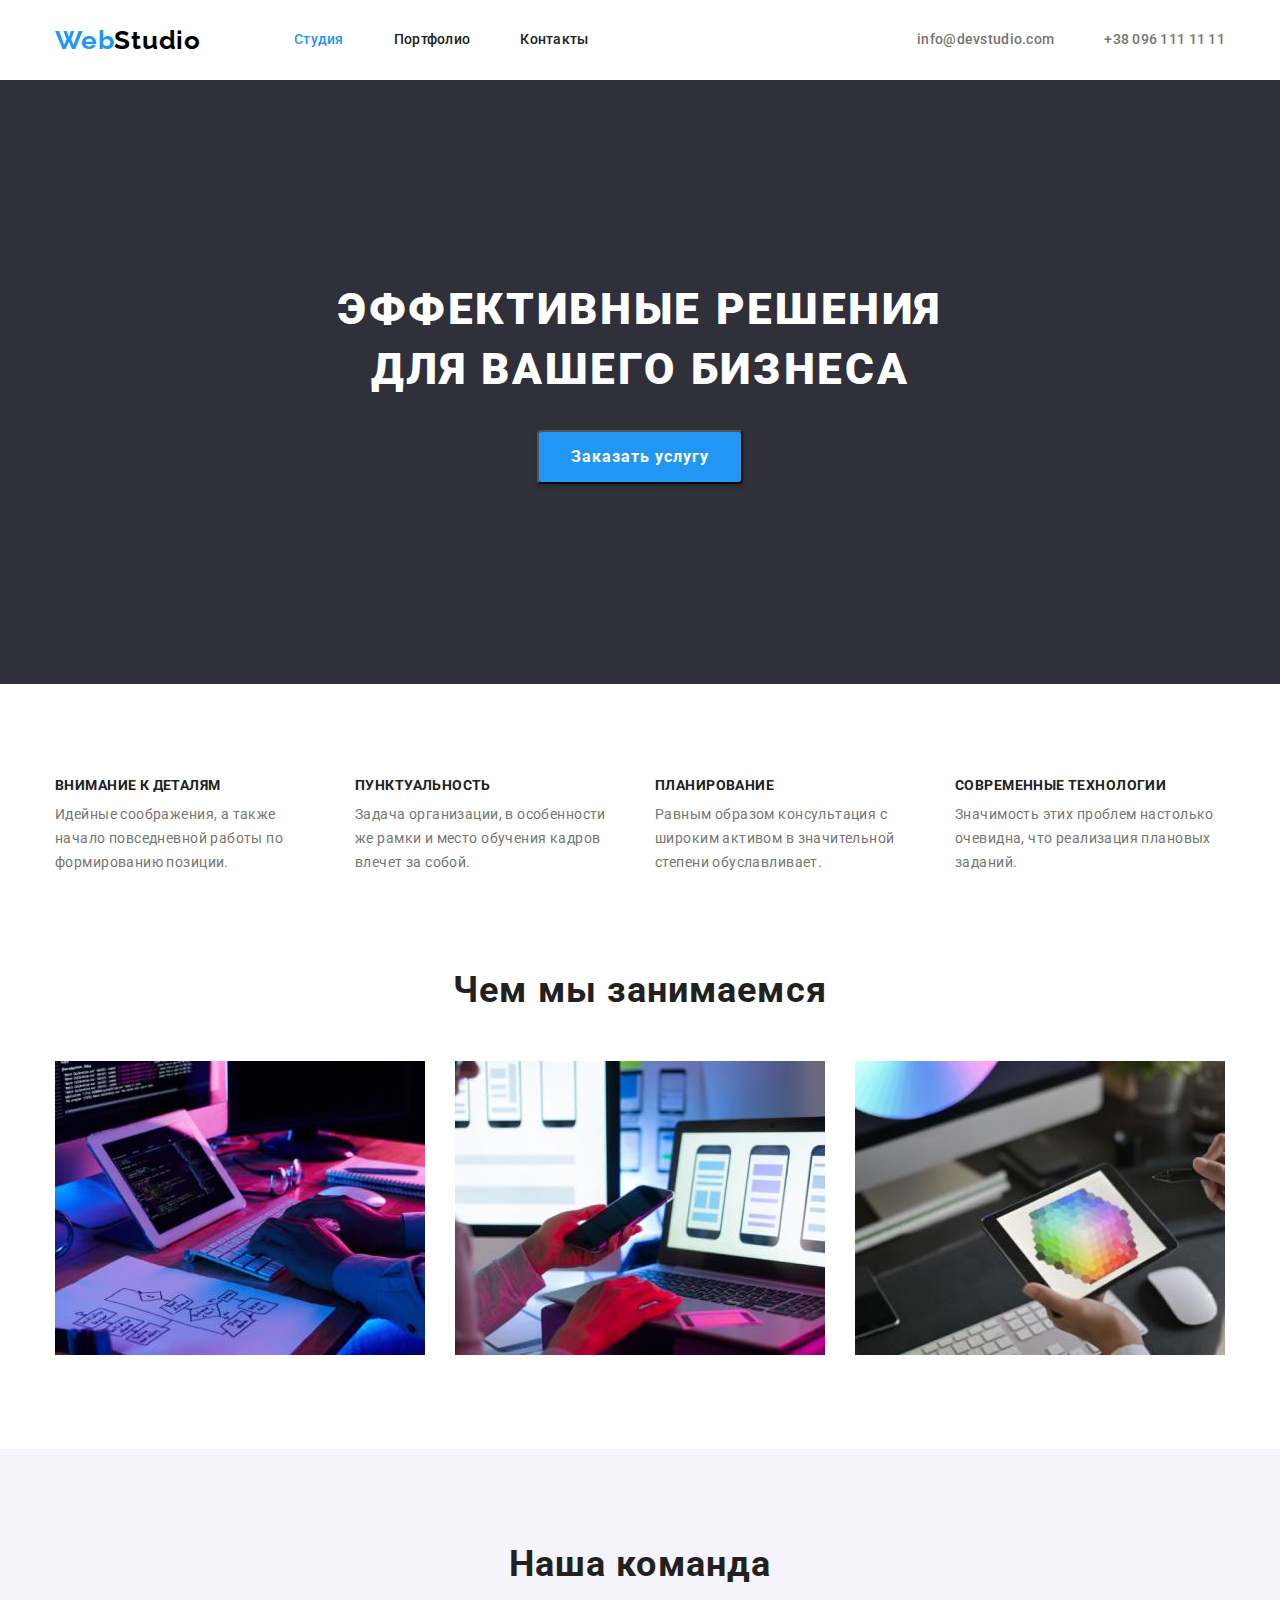
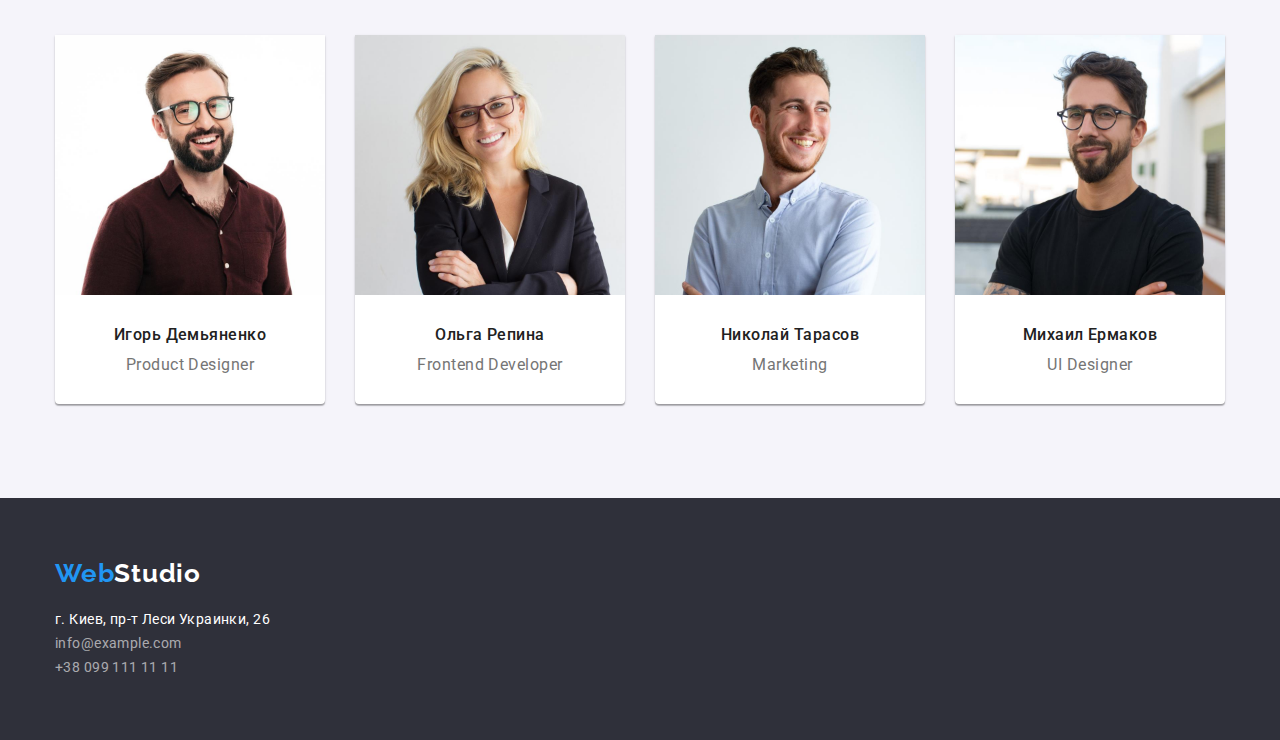
==== index.html @ 0166b35d "Перенесены файлы из hw-03" ====
<!DOCTYPE html>
<html lang="ru">

<head>
    <meta charset="UTF-8">
    <meta http-equiv="X-UA-Compatible" content="IE=edge">
    <meta name="viewport" content="width=device-width, initial-scale=1.0">
    <title>Document</title>
    <link href="https://fonts.googleapis.com/css2?family=Raleway:wght@700&family=Roboto:wght@400;500;700;900&display=swap"
        rel="stylesheet">
    <link rel="stylesheet" href="https://cdnjs.cloudflare.com/ajax/libs/modern-normalize/0.2.0/modern-normalize.min.css">
    <link rel="stylesheet" href="./css/style.css">
</head>

<body>
    <header class="header">
        <div class="container header-content">
            <!--site nav-->
            <nav class="main-nav">
                <!--black logo-->
                <a class="black-logo" lang="en" href="./index.html">
                    <span class="black-logo-web">Web</span><span class="black-logo-studio">Studio</span>
                </a>
                <ul class="site-nav list">
                    <li class="site-nav-item">
                        <a href="./index.html" class="link current">Студия</a>
                    </li>
                    <li class="site-nav-item">
                        <a href="./portfolio.html" class="link">Портфолио</a>
                    </li>
                    <li class="site-nav-item">
                        <a href="" class="link">Контакты</a>
                    </li>
                </ul>
            </nav>
            <!--address-->
            <div class="box-header-address">
                <ul class="list header-address">
                    <li lang="en" class="header-address-item">
                        <a href="mailto:info@devstudio.com" class="link">info@devstudio.com</a>
                    </li>
                    <li class="header-address-item">
                        <a href="tel:+380961111111" class="link">+38 096 111 11 11</a>
                    </li>
                </ul>
            </div>
        </div>
    </header>
    <main>
        <!--hero-->
        <section class="hero section">
            <h1 class="hero-title">Эффективные решения для вашего бизнеса</h1>
            <button class="hero-button" type="button">Заказать услугу</button>
        </section>
        
        <!--преимущества-->
        <section class="section">
            <div class="container">
                <ul class="advantage list">
                    <li class="item">
                        <h3 class="title" >Внимание к деталям</h3>
                        <p>Идейные соображения, а также начало повседневной работы по формированию позиции.</p>
                    </li>
                    <li class="item">
                        <h3 class="title" >Пунктуальность</h3>
                        <p>Задача организации, в особенности же рамки и место обучения кадров влечет за собой.</p>

                    </li>
                    <li class="item">
                        <h3 class="title" >Планирование</h3>
                        <p>Равным образом консультация с широким активом в значительной степени обуславливает.</p>
                    </li>
                    <li class="item">
                        <h3 class="title" >Современные технологии</h3>
                        <p>Значимость этих проблем настолько очевидна, что реализация плановых заданий.</p>
                    </li>
                </ul>
            </div>
        </section>
        <!--сфера деятельности-->
        <section class="section section-works">
            <div class="container">
                <h2 class="title works-title" >Чем мы занимаемся</h2>
                <ul class="list works-example">
                    <li class="item">
                        <img src="./img/work1.jpg" width="370" alt="человек набирает код на компьютере">
                    </li>
                    <li class="item">
                        <img src="./img/work2.jpg" width="370" alt="человек держит телефон и работает за ноутбуком">
                    </li>
                    <li class="item">
                        <img src="./img/work3.jpg" width="370" alt="человек работает с планшетом">
                    </li>
                </ul>
            </div>
        </section>
        <!--команда-->
        <section class="section team ">
            <div class="container">
                <h2 class="title" >Наша команда</h2>
                <ul class="list team-list">
                    <li class="item">
                        <div class="team-card">
                            <img class="teammate" src="./img/team1.jpg" width="270" alt="мужчина с бородой в очках">
                            <h3 class="title" >Игорь Демьяненко</h3>
                            <p lang="en" class="position">Product Designer</p>
                        </div>
                    </li>
                    <li class="item">
                        <div class="team-card">
                            <img class="teammate" src="./img/team2.jpg" width="270" alt="блондинка в очках">
                            <h3 class="title" >Ольга Репина</h3>
                            <p lang="en" class="position">Frontend Developer</p>
                        </div>
                    </li>
                    <li class="item">
                        <div class="team-card">
                            <img class="teammate" src="./img/team3.jpg" width="270" alt="парень в голубой рубашке">
                            <h3 class="title" >Николай Тарасов</h3>
                            <p lang="en" class="position">Marketing</p>
                        </div>
                    </li>
                    <li class="item">
                        <div class="team-card">
                            <img class="teammate" src="./img/team4.jpg" width="270" alt="парень с бородой в очках">
                            <h3 class="title" >Михаил Ермаков</h3>
                            <p lang="en" class="position">UI Designer</p>
                        </div>
                    </li>
                </ul>
            </div>
        </section>
    </main>
    <footer class="footer">
        <!--контакты-->
            <div class="container">
                <div class="footer-content">
                    <!--white logo-->
                    <a lang="en" href="./index.html" class="white-logo link">
                        <span class="white-logo-web">Web</span><span class="white-logo-studio">Studio</span>
                    </a>
                    <address>
                        <p>
                            <span class="footer-address">г. Киев, пр-т Леси Украинки, 26</span><br>
                            <a class="footer-mail" href="mailto:info@example.com">info@example.com</a>
                            <br>
                            <a class="footer-tel" href="tel:+380991111111">+38 099 111 11 11</a>
                        </p>
                    </address>
                </div>
            </div>
    </footer>
</body>

</html>
---- css/style.css ----
html {
  box-sizing: border-box;
}
.visually-hidden {
  position: absolute !important;
  clip: rect(1px 1px 1px 1px);
  clip: rect(1px, 1px, 1px, 1px);
  padding: 0 !important;
  border: 0 !important;
  height: 1px !important;
  width: 1px !important;
  overflow: hidden;
}
*,
*::before,
*::after {
  box-sizing: border-box;
}
:root {
  --primary-text-color: #757575;
  --title-text-color: #212121;
  --accent-color: #2196f3;
}
h1,
h2,
h3,
h4,
h5,
h6,
p {
  margin: 0;
}
img {
  display: block;
  max-width: 100%;
  height: auto;
}
.list {
  list-style: none;
  padding-left: 0;
  margin: 0;
}
body {
  margin: 0;

  background-color: #ffffff;

  color: var(--primary-text-color);
  font-family: roboto, sans-serif;
  font-size: 14px;
  line-height: 1.71;
  letter-spacing: 0.03em;
}
/*==================ELEMENTS=====================*/
.container {
  width: 1200px;
  margin-left: auto;
  margin-right: auto;
  padding-left: 15px;
  padding-right: 15px;
}

.title {
  color: var(--title-text-color);
}
.section {
  padding-top: 94px;
  padding-bottom: 94px;
}

/*index.html*/

/*header*/
.header {
  background-color: #ffffff;
}
.header-content {
  display: flex;
  align-items: center;
}
/*logo*/
.black-logo {
  margin-right: 93px;
}

.black-logo,
.white-logo {
  font-family: Raleway, sans-serif;
  font-weight: bold;
  font-size: 26px;
  line-height: 1.19;
  letter-spacing: 0.03em;
  text-decoration: none;
}

.black-logo-web {
  color: #2196f3;
}
.black-logo-studio {
  color: #000000;
}
/*site nav*/
.main-nav {
  display: flex;
  align-items: center;
}
.site-nav {
  display: flex;
}

.site-nav-item:not(:last-child) {
  margin-right: 50px;
}
.site-nav .link {
  display: block;
  padding-top: 32px;
  padding-bottom: 32px;

  color: var(--title-text-color);
  text-decoration: none;
  font-weight: 500;
  font-size: 14px;
  line-height: 1.14;
  letter-spacing: 0.02em;
}

.site-nav .link:hover,
.site-nav .link:focus {
  color: var(--accent-color);
}
.site-nav .link.current {
  color: var(--accent-color);
}

/*address*/
.box-header-address {
  margin-left: auto;
}
.header-address {
  display: flex;
}
.header-address-item:not(:last-child) {
  margin-right: 50px;
}

.header-address .link {
  font-weight: 500;
  font-size: 14px;
  line-height: 1.14;
  letter-spacing: 0.02em;
  color: #757575;

  text-decoration: none;
}
.header-address .link:hover,
.header-address .link:focus {
  color: var(--accent-color);
}

/*============================MAIN====================================*/

/*=============================HERO==================================*/
.hero {
  padding-top: 200px;
  padding-bottom: 200px;
  text-align: center;
  background-color: #2f303a;
}
.hero-title {
  width: 694px;
  margin-left: auto;
  margin-right: auto;
  margin-bottom: 30px;

  color: #ffffff;
  font-weight: 900;
  font-size: 44px;
  line-height: 1.36;
  text-align: center;
  letter-spacing: 0.06em;
  text-transform: uppercase;
}
.hero-button {
  min-width: 200px;
  background-color: #2196f3;
  box-shadow: 0px 4px 4px rgba(0, 0, 0, 0.15);
  border-radius: 4px;

  padding: 10px 32px;

  color: #ffffff;
  font-style: normal;
  font-weight: bold;
  font-size: 16px;
  line-height: 1.87;
  letter-spacing: 0.06em;

  cursor: pointer;
}
.hero-button:hover,
.hero-button:focus {
  background: #188ce8;
}
/*===========================ПРЕИМУЩЕСТВА==========================*/

.advantage {
  display: flex;
  flex-wrap: wrap;
  margin-left: -30px;
  margin-top: -30px;
}
.advantage .item {
  flex-basis: calc((100% - 30px * 4) / 4);
  margin-left: 30px;
  margin-top: 30px;
}

.advantage .title {
  margin-bottom: 10px;

  font-weight: bold;
  font-size: 14px;
  line-height: 1.14;
  letter-spacing: 0.03em;
  text-transform: uppercase;
}

/*=======================СФЕРА ДЕЯТЕЛЬНОСТИ=======================*/
.works-title {
  margin-left: auto;
  margin-right: auto;
}

.section-works {
  padding-top: 0;
}
.works-title,
.team .title {
  margin-bottom: 50px;

  font-weight: bold;
  font-size: 36px;
  line-height: 1.17;
  text-align: center;
  letter-spacing: 0.03em;
}
.works-example {
  display: flex;
  flex-wrap: wrap;
  margin-left: -30px;
  margin-top: -30px;
}
.works-example .item {
  flex-basis: calc((100% - 30px * 3) / 3);
  margin-left: 30px;
  margin-top: 30px;
}

/*===========================TEAM============================*/
.team {
  background-color: #f5f4fa;
}
.team-card {
  background-color: #ffffff;
  box-shadow: 0px 1px 3px rgba(0, 0, 0, 0.12), 0px 1px 1px rgba(0, 0, 0, 0.14),
    0px 2px 1px rgba(0, 0, 0, 0.2);
  border-radius: 0px 0px 4px 4px;
}

.team-card .title {
  margin-bottom: 10px;

  font-weight: 500;
  font-size: 16px;
  line-height: 1.19;
  text-align: center;
  letter-spacing: 0.03em;
}
.team-list {
  display: flex;
  flex-wrap: wrap;
  margin-left: -30px;
  margin-top: -30px;
}
.team-list .item {
  flex-basis: calc((100% - 30px * 4) / 4);
  margin-top: 30px;
  margin-left: 30px;
}

.teammate {
  margin-bottom: 30px;
}
.team-card .position {
  padding-bottom: 30px;

  font-size: 16px;
  line-height: 1.19;
  text-align: center;
  letter-spacing: 0.03em;
}

/*=============================FOOTER===============================*/
.footer {
  background-color: #2f303a;
}
.footer-content {
  padding-top: 60px;
  padding-bottom: 60px;
}
/*logo*/
.white-logo {
  display: inline-block;
  margin-bottom: 20px;
}
.white-logo-web {
  color: #2196f3;
}
.white-logo-studio {
  color: #ffffff;
}
/*address*/
.footer .link {
  display: inline-block;

  text-decoration: none;
}

.footer-address {
  margin-bottom: 9px;
  color: #ffffff;
  font-style: normal;
}
.footer-mail {
  margin-bottom: 9px;
}
.footer-mail,
.footer-tel {
  font-style: normal;
  color: rgba(255, 255, 255, 0.6);
  font-size: 14px;
  line-height: 1.71;
  letter-spacing: 0.03em;
  text-decoration: none;
}

.footer-mail:hover,
.footer-mail:focus,
.footer-tel:hover,
.footer-tel:focus {
  color: var(--accent-color);
}

/*======================PORTFOLIO.HTML========================*/

/*========================FILTER=============================*/
.button {
  padding: 6px 22px;

  border-radius: 4px;
  border-color: rgba(245, 244, 250, 0);

  color: var(--title-text-color);
  font-weight: 500;
  font-size: 16px;
  line-height: 1.62;
  text-align: center;
  letter-spacing: 0.03em;

  background-color: #f5f4fa;

  cursor: pointer;
}

.work-filter {
  display: flex;
  justify-content: center;

  margin-bottom: 50px;
}
.work-filter .item:not(:last-child) {
  margin-right: 8px;
}

.work-filter .button:hover,
.work-filter .button:focus {
  background-color: var(--accent-color);
  color: #ffffff;
}

/*==========================PORTFOLIO========================*/
.header-portfolio {
  border-bottom: 1px solid #ececec;
}

.portfolio {
  display: flex;
  flex-wrap: wrap;
  margin-left: -30px;
  margin-top: -30px;
}
.portfolio > .item {
  flex-basis: calc((100% - 30px * 3) / 3);

  margin-left: 30px;
  margin-top: 30px;
}

.portfolio-link {
  text-decoration: none;
  color: inherit;
}

.portfolio-link .title {
  font-weight: bold;
  font-size: 18px;
  line-height: 2;
  letter-spacing: 0.06em;
}
.card-text {
  padding: 20px 24px;
  border-width: 10px;
  border-left: 1px solid #eeeeee;
  border-right: 1px solid #eeeeee;
  border-bottom: 1px solid #eeeeee;
}
.project-type {
  margin-top: 4px;

  font-size: 16px;
  line-height: 1.87;
  letter-spacing: 0.03em;
}
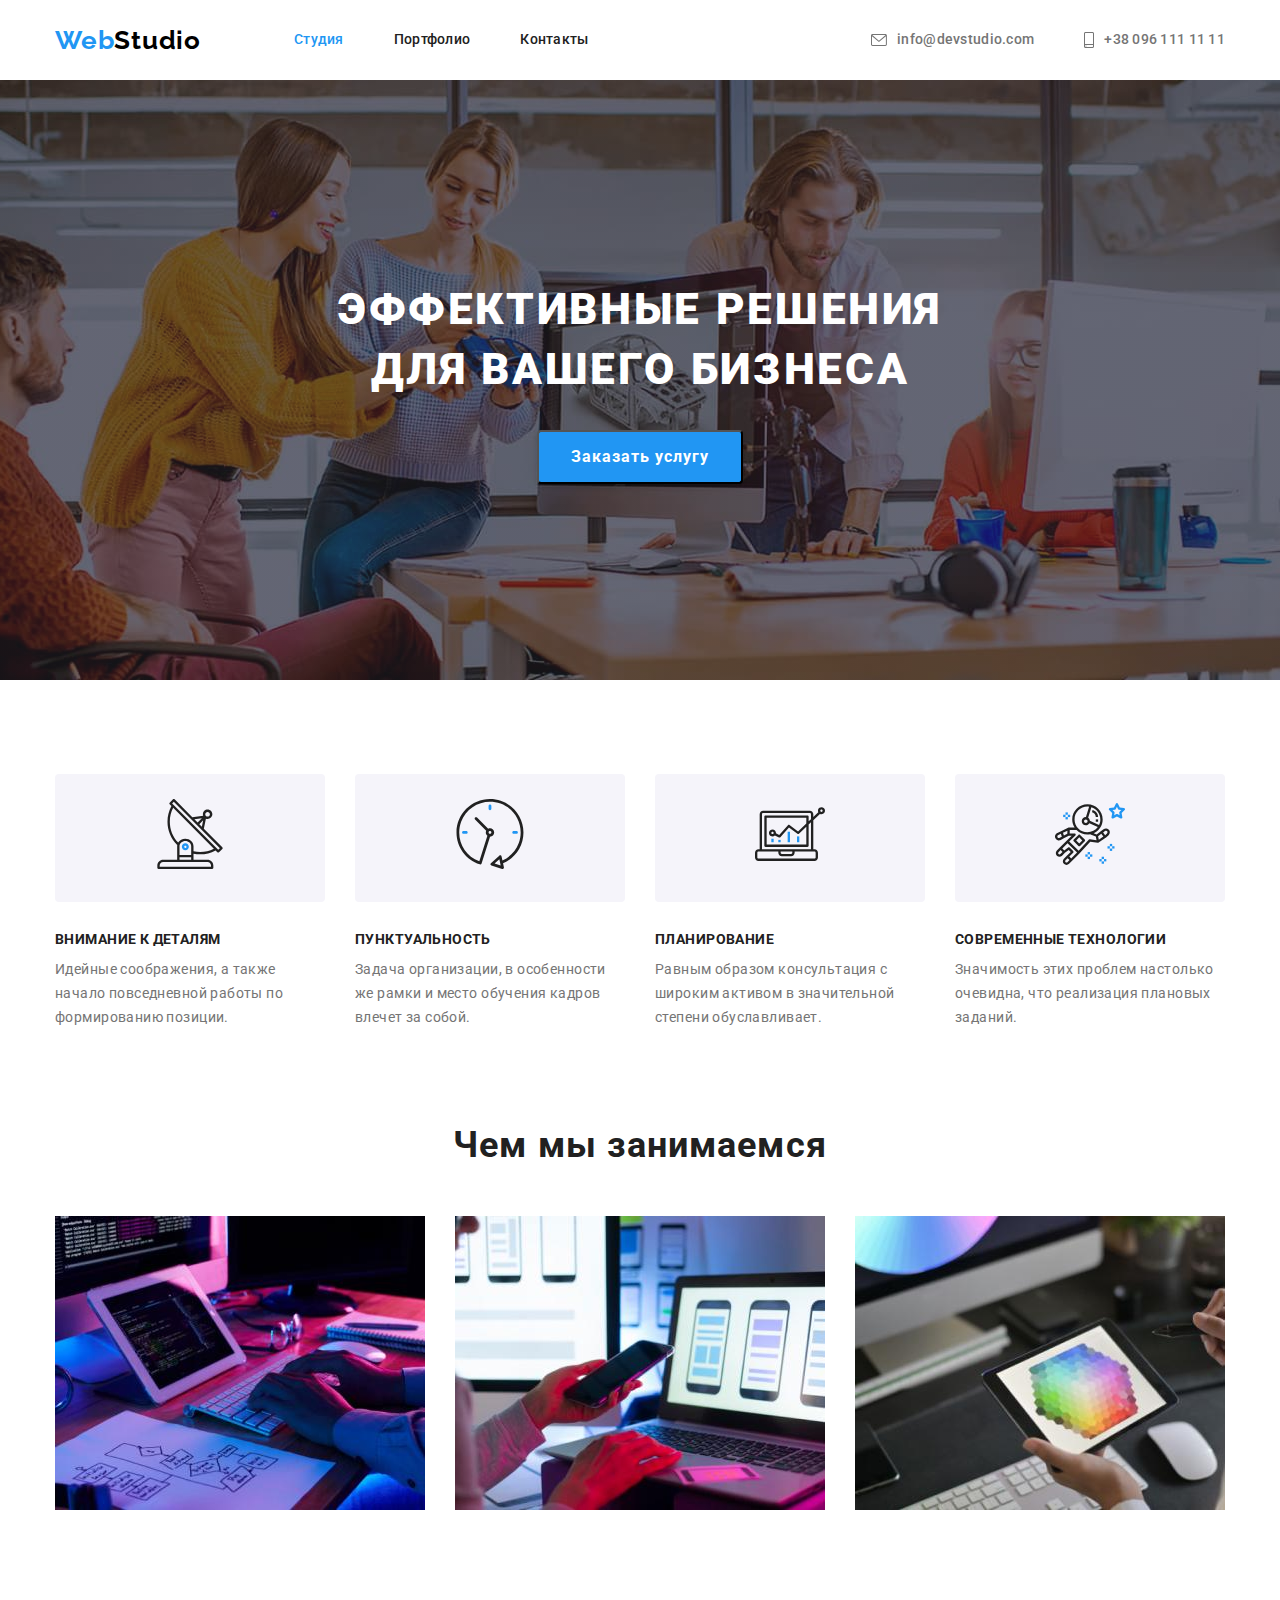
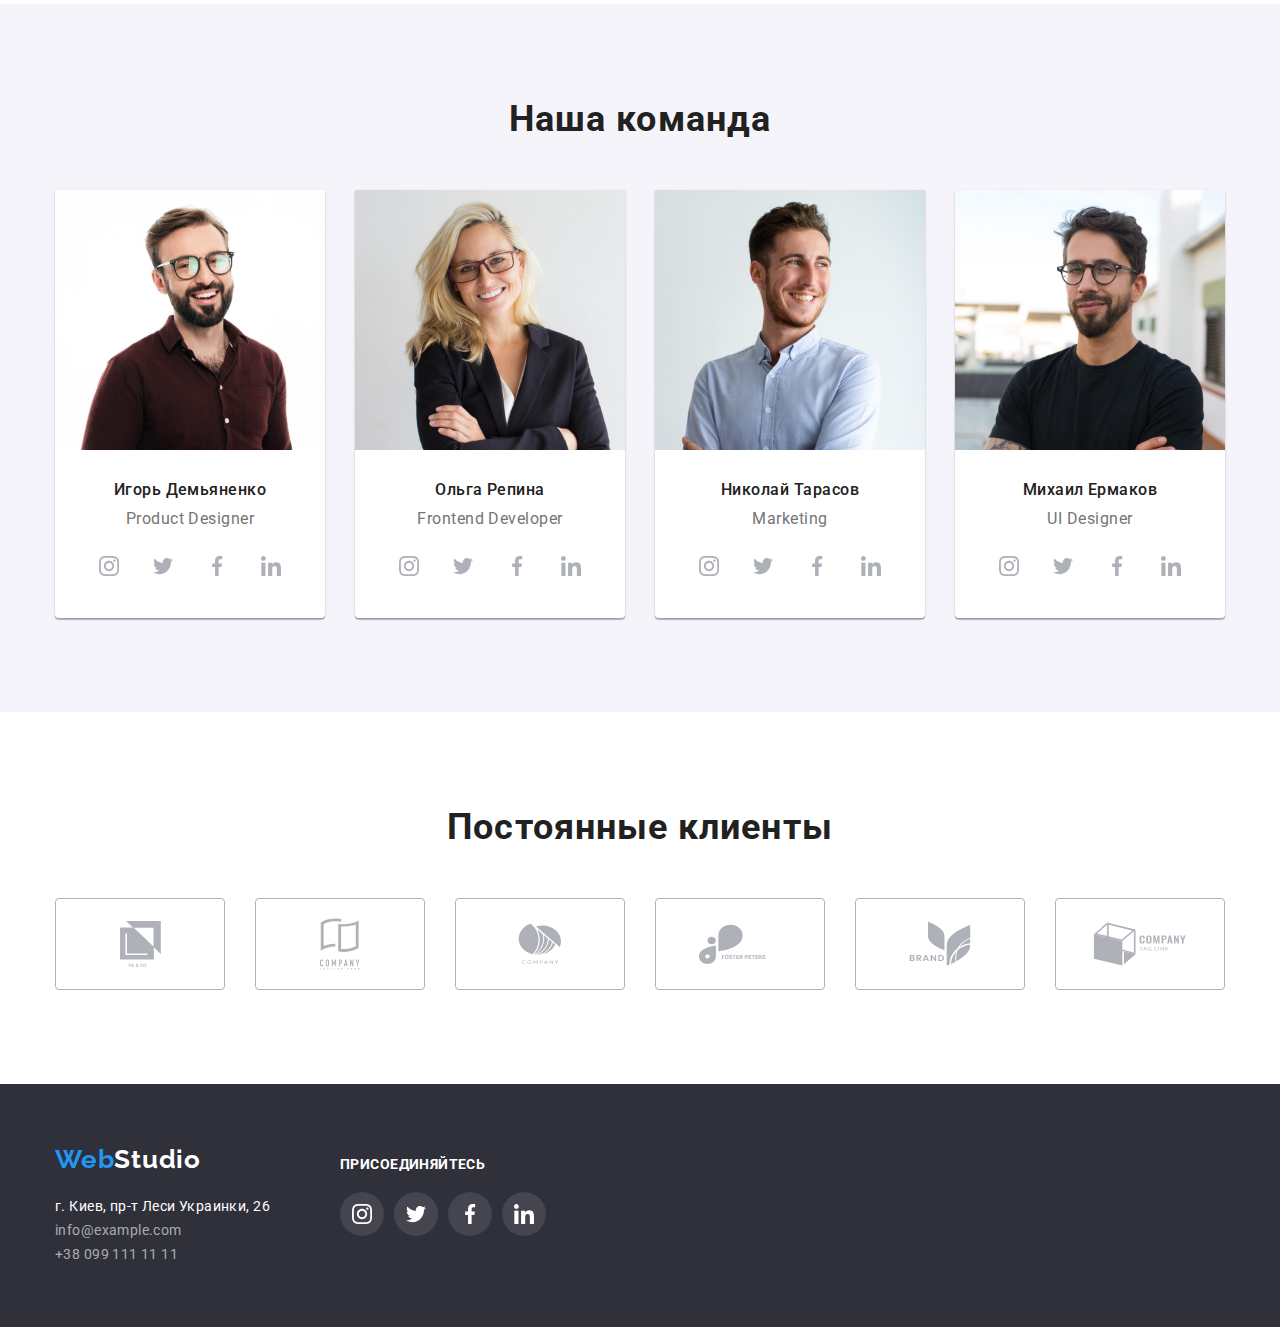
==== commit 5880f18c: "добавлены иконки и эффекты согласно задания" ====
--- a/index.html
+++ b/index.html
@@ -37,10 +37,20 @@
             <div class="box-header-address">
                 <ul class="list header-address">
                     <li lang="en" class="header-address-item">
-                        <a href="mailto:info@devstudio.com" class="link">info@devstudio.com</a>
+                        <a href="mailto:info@devstudio.com" class="link">
+                            <svg class="ikon-envelope" width="16px" height="12px">
+                                <use href="./img/svg/symbol-defs.svg#envelope"></use>
+                            </svg>
+                            <span>info@devstudio.com</span>
+                        </a>
                     </li>
                     <li class="header-address-item">
-                        <a href="tel:+380961111111" class="link">+38 096 111 11 11</a>
+                        <a href="tel:+380961111111" class="link">
+                            <svg class="ikon-phone" width="10px" height="16px">
+                                <use href="./img/svg/symbol-defs.svg#phone"></use>
+                            </svg>
+                            <span>+38 096 111 11 11</span>
+                        </a>
                     </li>
                 </ul>
             </div>
@@ -58,19 +68,38 @@
             <div class="container">
                 <ul class="advantage list">
                     <li class="item">
+                        <div class="advantage-ikon">
+                        <svg class="ikon-locator" width="70px" height="70px">
+                            <use href="./img/svg/symbol-defs.svg#locator"></use>
+                        </svg>
+                        </div>
                         <h3 class="title" >Внимание к деталям</h3>
                         <p>Идейные соображения, а также начало повседневной работы по формированию позиции.</p>
                     </li>
                     <li class="item">
+                        <div class="advantage-ikon">
+                            <svg class="ikon-clock" width="70px" height="70px">
+                                <use href="./img/svg/symbol-defs.svg#clock"></use>
+                            </svg>
+                        </div>
                         <h3 class="title" >Пунктуальность</h3>
                         <p>Задача организации, в особенности же рамки и место обучения кадров влечет за собой.</p>
-
-                    </li>
-                    <li class="item">
+                    </li>
+                    <li class="item">
+                        <div class="advantage-ikon">
+                            <svg class="ikon-diagram" width="70px" height="70px">
+                                <use href="./img/svg/symbol-defs.svg#diagram"></use>
+                            </svg>
+                        </div>
                         <h3 class="title" >Планирование</h3>
                         <p>Равным образом консультация с широким активом в значительной степени обуславливает.</p>
                     </li>
                     <li class="item">
+                        <div class="advantage-ikon">
+                            <svg class="ikon-astronaut" width="70px" height="70px">
+                                <use href="./img/svg/symbol-defs.svg#astronaut"></use>
+                            </svg>
+                        </div>
                         <h3 class="title" >Современные технологии</h3>
                         <p>Значимость этих проблем настолько очевидна, что реализация плановых заданий.</p>
                     </li>
@@ -104,6 +133,36 @@
                             <img class="teammate" src="./img/team1.jpg" width="270" alt="мужчина с бородой в очках">
                             <h3 class="title" >Игорь Демьяненко</h3>
                             <p lang="en" class="position">Product Designer</p>
+                            <ul class="list social-list-light">
+                                <li class="social-item">
+                                    <a href="" class="social-link-light">
+                                        <svg class="ikon-instagram" width="20px" height="20px">
+                                            <use href="./img/svg/symbol-defs.svg#instagram"></use>
+                                        </svg>
+                                    </a>
+                                </li>
+                                <li class="social-item">
+                                    <a href="" class="social-link-light">
+                                        <svg class="ikon-twitter" width="20px" height="20px">
+                                            <use href="./img/svg/symbol-defs.svg#twitter"></use>
+                                        </svg>
+                                    </a>
+                                </li>
+                                <li class="social-item">
+                                    <a href="" class="social-link-light">
+                                        <svg class="ikon-facebook" width="20px" height="20px">
+                                            <use href="./img/svg/symbol-defs.svg#facebook"></use>
+                                        </svg>
+                                    </a>
+                                </li>
+                                <li class="social-item">
+                                    <a href="" class="social-link-light">
+                                        <svg class="ikon-linkedin" width="20px" height="20px">
+                                            <use href="./img/svg/symbol-defs.svg#linkedin"></use>
+                                        </svg>
+                                    </a>
+                                </li>
+                            </ul>
                         </div>
                     </li>
                     <li class="item">
@@ -111,6 +170,36 @@
                             <img class="teammate" src="./img/team2.jpg" width="270" alt="блондинка в очках">
                             <h3 class="title" >Ольга Репина</h3>
                             <p lang="en" class="position">Frontend Developer</p>
+                            <ul class="list social-list-light">
+                                <li class="social-item">
+                                    <a href="" class="social-link-light">
+                                        <svg class="ikon-instagram" width="20px" height="20px">
+                                            <use href="./img/svg/symbol-defs.svg#instagram"></use>
+                                        </svg>
+                                    </a>
+                                </li>
+                                <li class="social-item">
+                                    <a href="" class="social-link-light">
+                                        <svg class="ikon-twitter" width="20px" height="20px">
+                                            <use href="./img/svg/symbol-defs.svg#twitter"></use>
+                                        </svg>
+                                    </a>
+                                </li>
+                                <li class="social-item">
+                                    <a href="" class="social-link-light">
+                                        <svg class="ikon-facebook" width="20px" height="20px">
+                                            <use href="./img/svg/symbol-defs.svg#facebook"></use>
+                                        </svg>
+                                    </a>
+                                </li>
+                                <li class="social-item">
+                                    <a href="" class="social-link-light">
+                                        <svg class="ikon-linkedin" width="20px" height="20px">
+                                            <use href="./img/svg/symbol-defs.svg#linkedin"></use>
+                                        </svg>
+                                    </a>
+                                </li>
+                            </ul>
                         </div>
                     </li>
                     <li class="item">
@@ -118,6 +207,36 @@
                             <img class="teammate" src="./img/team3.jpg" width="270" alt="парень в голубой рубашке">
                             <h3 class="title" >Николай Тарасов</h3>
                             <p lang="en" class="position">Marketing</p>
+                            <ul class="list social-list-light">
+                                <li class="social-item">
+                                    <a href="" class="social-link-light">
+                                        <svg class="ikon-instagram" width="20px" height="20px">
+                                            <use href="./img/svg/symbol-defs.svg#instagram"></use>
+                                        </svg>
+                                    </a>
+                                </li>
+                                <li class="social-item">
+                                    <a href="" class="social-link-light">
+                                        <svg class="ikon-twitter" width="20px" height="20px">
+                                            <use href="./img/svg/symbol-defs.svg#twitter"></use>
+                                        </svg>
+                                    </a>
+                                </li>
+                                <li class="social-item">
+                                    <a href="" class="social-link-light">
+                                        <svg class="ikon-facebook" width="20px" height="20px">
+                                            <use href="./img/svg/symbol-defs.svg#facebook"></use>
+                                        </svg>
+                                    </a>
+                                </li>
+                                <li class="social-item">
+                                    <a href="" class="social-link-light">
+                                        <svg class="ikon-linkedin" width="20px" height="20px">
+                                            <use href="./img/svg/symbol-defs.svg#linkedin"></use>
+                                        </svg>
+                                    </a>
+                                </li>
+                            </ul>
                         </div>
                     </li>
                     <li class="item">
@@ -125,7 +244,86 @@
                             <img class="teammate" src="./img/team4.jpg" width="270" alt="парень с бородой в очках">
                             <h3 class="title" >Михаил Ермаков</h3>
                             <p lang="en" class="position">UI Designer</p>
-                        </div>
+                            <ul class="list social-list-light">
+                                <li class="social-item">
+                                    <a href="" class="social-link-light">
+                                        <svg class="ikon-instagram" width="20px" height="20px">
+                                            <use href="./img/svg/symbol-defs.svg#instagram"></use>
+                                        </svg>
+                                    </a>
+                                </li>
+                                <li class="social-item">
+                                    <a href="" class="social-link-light">
+                                        <svg class="ikon-twitter" width="20px" height="20px">
+                                            <use href="./img/svg/symbol-defs.svg#twitter"></use>
+                                        </svg>
+                                    </a>
+                                </li>
+                                <li class="social-item">
+                                    <a href="" class="social-link-light">
+                                        <svg class="ikon-facebook" width="20px" height="20px">
+                                            <use href="./img/svg/symbol-defs.svg#facebook"></use>
+                                        </svg>
+                                    </a>
+                                </li>
+                                <li class="social-item">
+                                    <a href="" class="social-link-light">
+                                        <svg class="ikon-linkedin" width="20px" height="20px">
+                                            <use href="./img/svg/symbol-defs.svg#linkedin"></use>
+                                        </svg>
+                                    </a>
+                                </li>
+                            </ul>
+                        </div>
+                    </li>
+                </ul>
+            </div>
+        </section>
+        <section class="section client">
+            <div class="container">
+                <h2 class="title">Постоянные клиенты</h2>
+                <ul class="list client-list">
+                    <li class="client-item">
+                        <a href="" class="client-link">
+                            <svg class="ikon-client" width="41px" height="46.7px">
+                                <use href="./img/svg/symbol-defs.svg#logo1"></use>
+                            </svg>
+                        </a>
+                    </li>
+                    <li class="client-item">
+                        <a href="" class="client-link">
+                            <svg class="ikon-client" width="40px" height="52px">
+                                <use href="./img/svg/symbol-defs.svg#logo2"></use>
+                            </svg>
+                        </a>
+                    </li>
+                    <li class="client-item">
+                        <a href="" class="client-link">
+                            <svg class="ikon-client" width="43.46px" height="41.18px">
+                                <use href="./img/svg/symbol-defs.svg#logo3"></use>
+                            </svg>
+                        </a>
+                    </li>
+                    <li class="client-item">
+                        <a href="" class="client-link">
+                            <svg class="ikon-client" width="84.44px" height="40.62px">
+                                <use href="./img/svg/symbol-defs.svg#logo4"></use>
+                            </svg>
+                        </a>
+                    </li>
+                    <li class="client-item">
+                        <a href="" class="client-link">
+                            <svg class="ikon-client" width="62.54px" height="45.43px">
+                                <use href="./img/svg/symbol-defs.svg#logo5"></use>
+                            </svg>
+                        </a>
+                    </li>
+                    <li class="client-item">
+                        <a href="" class="client-link">
+                            <svg class="ikon-client" width="93.79px" height="43.93px">
+                                <use href="./img/svg/symbol-defs.svg#logo6"></use>
+                            </svg>
+                        </a>
                     </li>
                 </ul>
             </div>
@@ -148,6 +346,39 @@
                         </p>
                     </address>
                 </div>
+                <div class="footer-social-link">
+                    <h3 class="title">Присоединяйтесь</h3>
+                    <ul class="list social-list-dark">
+                        <li class="item social-item">
+                            <a href="" class="social-link-dark">
+                                <svg class="ikon-instagram" width="20px" height="20px">
+                                    <use href="./img/svg/symbol-defs.svg#instagram"></use>
+                                </svg>
+                            </a>
+                        </li>
+                        <li class="social-item">
+                            <a href="" class="social-link-dark">
+                                <svg class="ikon-twitter" width="20px" height="20px">
+                                    <use href="./img/svg/symbol-defs.svg#twitter"></use>
+                                </svg>
+                            </a>
+                        </li>
+                        <li class="social-item">
+                            <a href="" class="social-link-dark">
+                                <svg class="ikon-facebook" width="20px" height="20px">
+                                    <use href="./img/svg/symbol-defs.svg#facebook"></use>
+                                </svg>
+                            </a>
+                        </li>
+                        <li class="social-item">
+                            <a href="" class="social-link-dark">
+                                <svg class="ikon-linkedin" width="20px" height="20px">
+                                    <use href="./img/svg/symbol-defs.svg#linkedin"></use>
+                                </svg>
+                            </a>
+                        </li>
+                    </ul>
+                </div>
             </div>
     </footer>
 </body>
--- a/css/style.css
+++ b/css/style.css
@@ -74,6 +74,7 @@
 .header {
   background-color: #ffffff;
 }
+
 .header-content {
   display: flex;
   align-items: center;
@@ -131,6 +132,22 @@
 .site-nav .link.current {
   color: var(--accent-color);
 }
+.ikon-envelope,
+.ikon-phone {
+  margin-right: 10px;
+  fill: #757575;
+}
+.header-address-item .link:hover .ikon-envelope,
+.header-address-item .link:focus .ikon-envelope,
+.header-address-item .link:hover .ikon-phone,
+.header-address-item .link:focus .ikon-phone {
+  fill: var(--accent-color);
+}
+
+.header-address-item .link {
+  display: flex;
+  align-items: center;
+}
 
 /*address*/
 .box-header-address {
@@ -165,6 +182,13 @@
   padding-bottom: 200px;
   text-align: center;
   background-color: #2f303a;
+  background-image: linear-gradient(to right, rgba(47, 48, 58, 0.4), rgba(47, 48, 58, 0.4)),
+    url(../img/herobg.jpg);
+  max-width: 1600px;
+  height: 600px;
+  background-position: center;
+  margin-left: auto;
+  margin-right: auto;
 }
 .hero-title {
   width: 694px;
@@ -209,6 +233,14 @@
   margin-left: -30px;
   margin-top: -30px;
 }
+.advantage-ikon {
+  padding: 25px 100px;
+  text-align: center;
+  background: #f5f4fa;
+  border-radius: 4px;
+
+  margin-bottom: 30px;
+}
 .advantage .item {
   flex-basis: calc((100% - 30px * 4) / 4);
   margin-left: 30px;
@@ -276,6 +308,9 @@
   text-align: center;
   letter-spacing: 0.03em;
 }
+.teammate {
+  margin-bottom: 30px;
+}
 .team-list {
   display: flex;
   flex-wrap: wrap;
@@ -288,16 +323,80 @@
   margin-left: 30px;
 }
 
-.teammate {
-  margin-bottom: 30px;
-}
+.social-list-light {
+  display: flex;
+  justify-content: space-between;
+  padding-bottom: 30px;
+  padding-left: 32px;
+  padding-right: 32px;
+}
+
+.social-link-light {
+  display: flex;
+  justify-content: center;
+  align-items: center;
+  width: 44px;
+  height: 44px;
+  border-radius: 50%;
+  fill: #afb1b8;
+}
+.social-link-light:hover,
+.social-link-light:focus {
+  background-color: var(--accent-color);
+}
+.social-link-light:hover .ikon-instagram,
+.social-link-light:hover .ikon-twitter,
+.social-link-light:hover .ikon-facebook,
+.social-link-light:hover .ikon-linkedin {
+  fill: #ffffff;
+}
+
 .team-card .position {
-  padding-bottom: 30px;
+  margin-bottom: 16px;
 
   font-size: 16px;
   line-height: 1.19;
   text-align: center;
   letter-spacing: 0.03em;
+}
+
+/*===========================CLIENTS=========================*/
+.client .title {
+  margin-bottom: 50px;
+
+  font-weight: bold;
+  font-size: 36px;
+  line-height: 1.17;
+  text-align: center;
+  letter-spacing: 0.03em;
+
+  color: #212121;
+}
+.client-list {
+  display: flex;
+  justify-content: space-between;
+}
+.client-item {
+  display: flex;
+}
+.client-link {
+  display: flex;
+  justify-content: center;
+  align-items: center;
+  width: 170px;
+  height: 92px;
+  fill: #afb1b8;
+  border: 1px solid #afb1b8;
+  box-sizing: border-box;
+  border-radius: 4px;
+}
+.client-link:hover,
+.client-link:focus {
+  border-color: var(--accent-color);
+}
+.client-link:hover .ikon-client,
+.client-link:focus .ikon-client {
+  fill: var(--accent-color);
 }
 
 /*=============================FOOTER===============================*/
@@ -350,6 +449,43 @@
 .footer-tel:focus {
   color: var(--accent-color);
 }
+.footer .container {
+  display: flex;
+}
+.social-list-dark {
+  display: flex;
+}
+.social-list-dark .social-item:not(:last-child) {
+  margin-right: 10px;
+}
+.footer-social-link {
+  padding-top: 72px;
+  margin-left: 70px;
+}
+.footer-social-link .title {
+  margin-bottom: 20px;
+  font-weight: bold;
+  font-size: 14px;
+  line-height: 16px;
+  letter-spacing: 0.03em;
+  text-transform: uppercase;
+  color: #ffffff;
+}
+
+.social-link-dark {
+  display: flex;
+  justify-content: center;
+  align-items: center;
+  width: 44px;
+  height: 44px;
+  border-radius: 50%;
+  background: rgba(255, 255, 255, 0.1);
+  fill: #ffffff;
+}
+.social-link-dark:hover,
+.social-link-dark:focus {
+  background-color: var(--accent-color);
+}
 
 /*======================PORTFOLIO.HTML========================*/
 
@@ -381,7 +517,11 @@
 .work-filter .item:not(:last-child) {
   margin-right: 8px;
 }
-
+.work-filter .item:hover,
+.work-filter .item:focus {
+  box-shadow: 0px 3px 1px rgba(0, 0, 0, 0.1), 0px 1px 2px rgba(0, 0, 0, 0.08),
+    0px 2px 2px rgba(0, 0, 0, 0.12);
+}
 .work-filter .button:hover,
 .work-filter .button:focus {
   background-color: var(--accent-color);
@@ -404,6 +544,11 @@
 
   margin-left: 30px;
   margin-top: 30px;
+}
+.portfolio > .item:hover,
+.portfolio > .item:focus {
+  box-shadow: 0px 1px 1px rgba(0, 0, 0, 0.12), 0px 4px 4px rgba(0, 0, 0, 0.06),
+    1px 4px 6px rgba(0, 0, 0, 0.16);
 }
 
 .portfolio-link {
